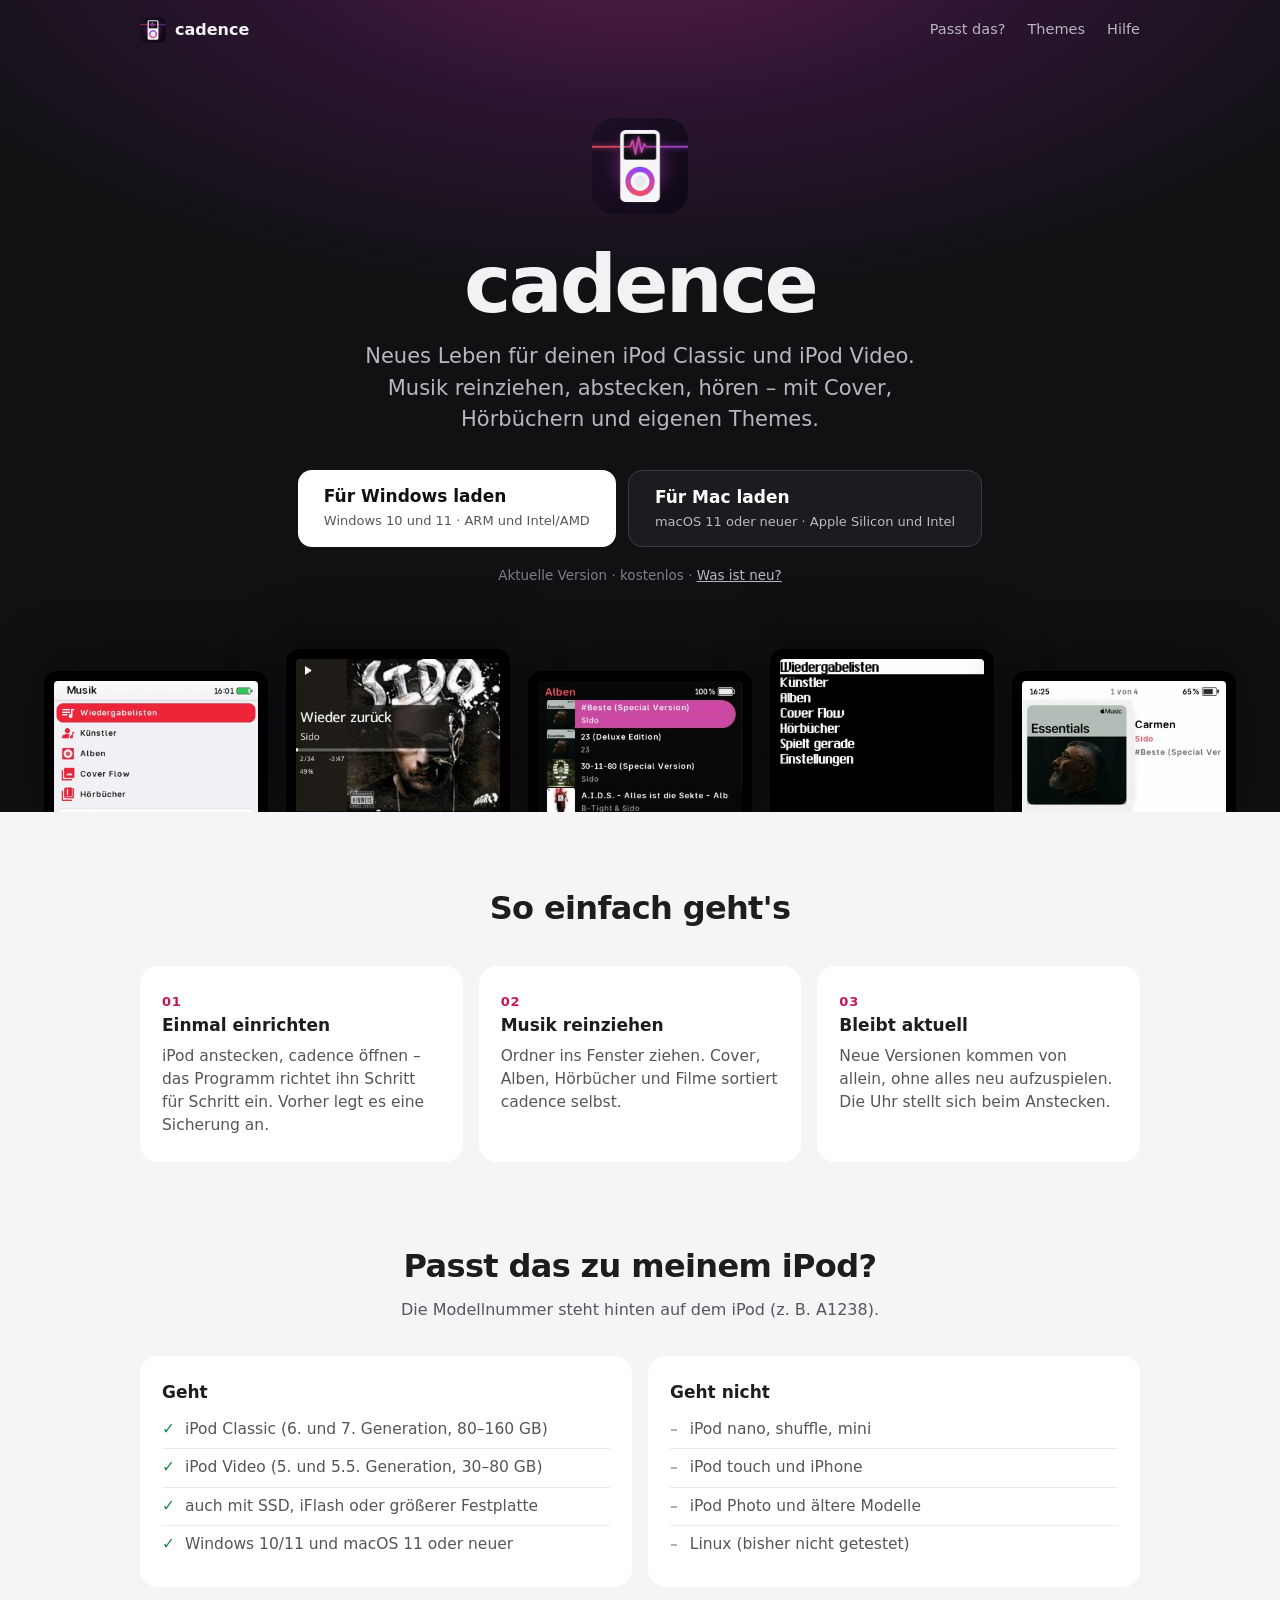
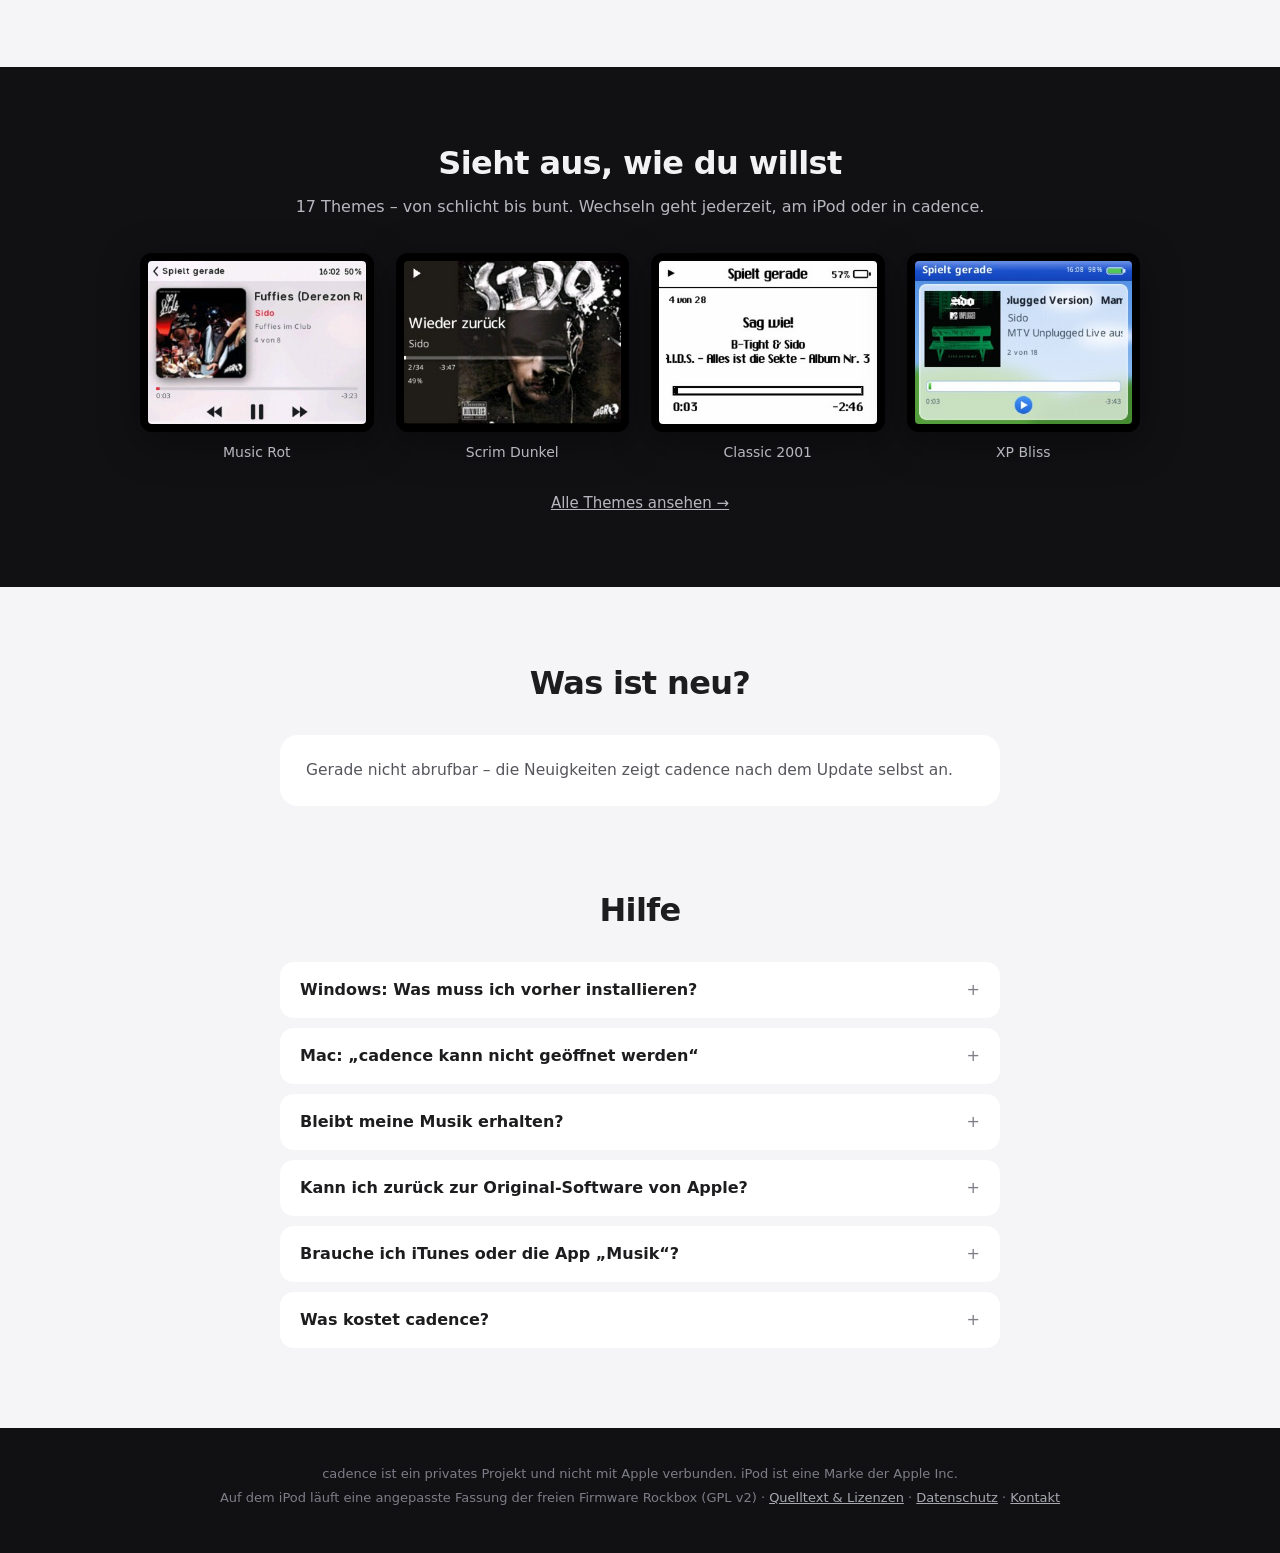
==== index.html @ da70cf5a "Download-Seite cadence.elara-hub.com: Start, Themes, Hilfe, Lizenzen + Datenschutz; Was ist neu auto" ====
<!doctype html>
<html lang="de">
<head>
<meta charset="utf-8">
<meta name="viewport" content="width=device-width,initial-scale=1">
<title>cadence – neues Leben für deinen iPod</title>
<meta name="description" content="cadence pflegt deinen iPod Classic oder iPod Video: Musik reinziehen, abstecken, hören – mit Cover, Hörbüchern und eigenen Themes. Für Windows und Mac.">
<link rel="icon" href="bilder/logo-180.png">
<link rel="apple-touch-icon" href="bilder/logo-180.png">
<link rel="stylesheet" href="stil.css">
</head>
<body>
<header class="kopf"><div class="breit">
  <a class="marke" href="./"><img src="bilder/logo-180.png" alt="">cadence</a>
  <nav><a href="#passt" class="weg">Passt das?</a><a href="themes.html">Themes</a><a href="#hilfe">Hilfe</a></nav>
</div></header>

<section class="hero">
  <img class="logo" src="bilder/logo-512.png" alt="cadence">
  <h1>cadence</h1>
  <p class="unter">Neues Leben für deinen iPod Classic und iPod Video. Musik reinziehen, abstecken, hören – mit Cover, Hörbüchern und eigenen Themes.</p>
  <div class="knoepfe" id="knoepfe">
    <a class="knopf haupt" id="win" href="https://github.com/StoreLiquid/cadence-download/releases/latest/download/cadence-windows.zip">Für Windows laden<small>Windows 10 und 11 · ARM und Intel/AMD</small></a>
    <a class="knopf neben" id="mac" href="https://github.com/StoreLiquid/cadence-download/releases/latest/download/cadence.dmg">Für Mac laden<small>macOS 11 oder neuer · Apple Silicon und Intel</small></a>
  </div>
  <p class="info"><span id="version">Aktuelle Version</span> · kostenlos · <a href="#neu">Was ist neu?</a></p>
  <div class="schirme">
    <div class="schirm"><img src="bilder/schirme/1.jpg" alt="Musik-Menü"></div>
    <div class="schirm"><img src="bilder/schirme/2.jpg" alt="Spielt gerade"></div>
    <div class="schirm"><img src="bilder/schirme/3.jpg" alt="Alben mit Cover"></div>
    <div class="schirm"><img src="bilder/schirme/4.jpg" alt="Classic-Menü"></div>
    <div class="schirm"><img src="bilder/schirme/5.jpg" alt="Spielt gerade, hell"></div>
  </div>
</section>

<section class="hell"><div class="breit">
  <h2>So einfach geht's</h2>
  <div class="raster">
    <div class="karte"><span class="nr">01</span><b>Einmal einrichten</b>iPod anstecken, cadence öffnen – das Programm richtet ihn Schritt für Schritt ein. Vorher legt es eine Sicherung an.</div>
    <div class="karte"><span class="nr">02</span><b>Musik reinziehen</b>Ordner ins Fenster ziehen. Cover, Alben, Hörbücher und Filme sortiert cadence selbst.</div>
    <div class="karte"><span class="nr">03</span><b>Bleibt aktuell</b>Neue Versionen kommen von allein, ohne alles neu aufzuspielen. Die Uhr stellt sich beim Anstecken.</div>
  </div>
</div></section>

<section class="hell" id="passt"><div class="breit">
  <h2>Passt das zu meinem iPod?</h2>
  <p class="zeile">Die Modellnummer steht hinten auf dem iPod (z. B. A1238).</p>
  <div class="passt">
    <div class="karte"><b>Geht</b><ul>
      <li class="ja">iPod Classic (6. und 7. Generation, 80–160 GB)</li>
      <li class="ja">iPod Video (5. und 5.5. Generation, 30–80 GB)</li>
      <li class="ja">auch mit SSD, iFlash oder größerer Festplatte</li>
      <li class="ja">Windows 10/11 und macOS 11 oder neuer</li>
    </ul></div>
    <div class="karte"><b>Geht nicht</b><ul>
      <li class="nein">iPod nano, shuffle, mini</li>
      <li class="nein">iPod touch und iPhone</li>
      <li class="nein">iPod Photo und ältere Modelle</li>
      <li class="nein">Linux (bisher nicht getestet)</li>
    </ul></div>
  </div>
</div></section>

<section class="dunkel"><div class="breit">
  <h2>Sieht aus, wie du willst</h2>
  <p class="zeile" style="color:var(--grau)">17 Themes – von schlicht bis bunt. Wechseln geht jederzeit, am iPod oder in cadence.</p>
  <div class="galerie" id="vorschau"></div>
  <p class="mehr"><a href="themes.html">Alle Themes ansehen →</a></p>
</div></section>

<section class="hell" id="neu"><div class="breit">
  <h2>Was ist neu?</h2>
  <div class="neu" id="neuigkeiten"><p>Die neuesten Änderungen werden geladen …</p></div>
</div></section>

<section class="hell" id="hilfe"><div class="breit">
  <h2>Hilfe</h2>
  <div class="fragen">
    <details><summary>Windows: Was muss ich vorher installieren?</summary>
      <p>cadence braucht Python (kostenlos). Einmalig:</p>
      <ol>
        <li>Python von <a href="https://www.python.org/downloads/">python.org</a> installieren – dabei unten „Add python.exe to PATH“ anhaken.</li>
        <li>Die Eingabeaufforderung öffnen und eingeben: <code>py -m pip install mutagen pillow</code></li>
        <li>Die ZIP-Datei von oben entpacken (z. B. nach „Dokumente\cadence“) und <code>cadence.exe</code> starten.</li>
      </ol></details>
    <details><summary>Mac: „cadence kann nicht geöffnet werden“</summary>
      <p>cadence ist nicht bei Apple registriert. Beim ersten Mal: in „Programme“ <b>Rechtsklick auf cadence → Öffnen</b> und noch einmal „Öffnen“ bestätigen. Danach startet es ganz normal.</p></details>
    <details><summary>Bleibt meine Musik erhalten?</summary>
      <p>Bei einem iPod, der schon an einem Windows-PC eingerichtet war: ja, Musik, Wiedergabelisten und Hörbücher bleiben. War er am Mac mit iTunes/Finder eingerichtet, muss er einmal auf das Windows-Format (FAT32) umgestellt werden – dabei wird er geleert. cadence sagt dir vorher genau, was passiert. Vor jedem großen Update legt cadence außerdem eine Sicherung auf deinem Computer an.</p></details>
    <details><summary>Kann ich zurück zur Original-Software von Apple?</summary>
      <p>Ja. Die Apple-Software bleibt auf dem iPod erhalten, cadence ersetzt sie nicht. Außerdem kannst du in cadence jederzeit auf eine frühere cadence-Version zurückgehen.</p></details>
    <details><summary>Brauche ich iTunes oder die App „Musik“?</summary>
      <p>Nein. cadence kopiert die Musik selbst auf den iPod. Du kannst einfach Ordner aus dem Explorer bzw. Finder ins Fenster ziehen.</p></details>
    <details><summary>Was kostet cadence?</summary>
      <p>Nichts. cadence ist ein privates Projekt ohne Werbung und ohne Konto.</p></details>
  </div>
</div></section>

<footer>
  cadence ist ein privates Projekt und nicht mit Apple verbunden. iPod ist eine Marke der Apple Inc.<br>
  Auf dem iPod läuft eine angepasste Fassung der freien Firmware Rockbox (GPL v2) ·
  <a href="lizenzen.html">Quelltext &amp; Lizenzen</a> · <a href="lizenzen.html#datenschutz">Datenschutz</a> ·
  <a href="mailto:post@elara-hub.com">Kontakt</a>
</footer>

<script>
// Passender Download zuerst (Mac oder Windows)
(function () {
  var mac = /Mac|iPhone|iPad/.test(navigator.platform) || /Mac OS X/.test(navigator.userAgent);
  if (mac) {
    var k = document.getElementById('knoepfe'), w = document.getElementById('win'), m = document.getElementById('mac');
    m.className = 'knopf haupt'; w.className = 'knopf neben'; k.insertBefore(m, w);
  }
})();

// Themes-Vorschau (6 Stück)
var THEMES = [['music-rot', 'Music Rot'], ['scrim-dunkel', 'Scrim Dunkel'], ['classic-2001', 'Classic 2001'],
              ['xp-bliss', 'XP Bliss']];
document.getElementById('vorschau').innerHTML = THEMES.map(function (t) {
  return '<figure><div class="rahmen"><img loading="lazy" src="bilder/themes/' + t[0] + '.jpg" alt=""></div>' +
         '<figcaption>' + t[1] + '</figcaption></figure>';
}).join('');

// Version und „Was ist neu“ – kommt automatisch vom neuesten Release (nie von Hand nachpflegen)
function esc(t) { return String(t).replace(/[&<>"]/g, function (c) { return {'&': '&amp;', '<': '&lt;', '>': '&gt;', '"': '&quot;'}[c]; }); }
fetch('https://api.github.com/repos/StoreLiquid/cadence-download/releases/latest')
  .then(function (r) { return r.json(); })
  .then(function (d) {
    var v = (d.name || '').match(/\d+(\.\d+)+/);
    if (v) document.getElementById('version').textContent = 'Version ' + v[0];
    var zeilen = (d.body || '').replace(/<!--[\s\S]*?-->/g, '').split(/\r?\n/).map(function (z) { return z.trim(); })
                 .filter(Boolean);
    if (!zeilen.length) throw 0;
    var kopf = zeilen[0].charAt(0) === '-' ? '' : zeilen.shift();
    var punkte = zeilen.filter(function (z) { return /^[-*]/.test(z); }).map(function (z) { return z.replace(/^[-*]\s*/, ''); });
    document.getElementById('neuigkeiten').innerHTML =
      '<h3>' + esc(v ? 'cadence ' + v[0] : 'Neueste Version') + '</h3>' + (kopf ? '<p>' + esc(kopf) + '</p>' : '') +
      (punkte.length ? '<ul>' + punkte.map(function (p) { return '<li>' + esc(p) + '</li>'; }).join('') + '</ul>' : '');
  })
  .catch(function () {
    document.getElementById('neuigkeiten').innerHTML = '<p>Gerade nicht abrufbar – die Neuigkeiten zeigt cadence nach dem Update selbst an.</p>';
  });
</script>
</body>
</html>
---- stil.css ----
/* cadence – Download-Seite (cadence.elara-hub.com). Gemeinsamer Stil für alle Seiten. */
*{box-sizing:border-box;margin:0}
:root{--dunkel:#111114;--karte:#1b1b20;--rand:#33333b;--text:#f2f2f4;--grau:#b7b7c0;--leise:#7d7d88;
  --hell:#f5f5f7;--htext:#1d1d1f;--hgrau:#55555c;--akzent:#c2185b}
html{scroll-behavior:smooth}
body{font-family:"Segoe UI",-apple-system,BlinkMacSystemFont,system-ui,sans-serif;background:var(--dunkel);color:var(--text);
  -webkit-font-smoothing:antialiased;line-height:1.5}
a{color:inherit}
img{max-width:100%}
.breit{max-width:1040px;margin:0 auto;padding:0 20px}

/* Kopf */
.kopf{position:absolute;top:0;left:0;right:0;z-index:2}
.kopf .breit{display:flex;align-items:center;justify-content:space-between;height:60px}
.kopf a{text-decoration:none;color:var(--grau);font-size:14.5px}
.kopf a:hover{color:var(--text)}
.kopf .marke{display:flex;align-items:center;gap:9px;color:var(--text);font-weight:600;font-size:16px}
.kopf .marke img{width:26px;height:26px;border-radius:6px}
.kopf nav{display:flex;gap:22px}

/* Start */
.hero{padding:118px 20px 0;text-align:center;overflow:hidden;
  background:radial-gradient(1100px 520px at 50% -80px,#5a1d4a 0%,#2a1430 38%,var(--dunkel) 72%)}
.hero .logo{width:96px;height:96px;border-radius:22px}
.hero h1{font-size:clamp(48px,9vw,80px);font-weight:700;letter-spacing:-.035em;margin-top:22px;line-height:1.05}
.unter{font-size:clamp(17px,2.4vw,21px);color:var(--grau);margin:14px auto 34px;max-width:560px}
.knoepfe{display:flex;gap:12px;justify-content:center;flex-wrap:wrap}
.knopf{display:inline-flex;flex-direction:column;align-items:flex-start;padding:14px 26px;border-radius:14px;
  text-decoration:none;color:#fff;font-weight:600;font-size:17px;min-width:240px;transition:transform .15s}
.knopf:hover{transform:translateY(-1px)}
.knopf small{font-weight:400;font-size:13px;opacity:.7;margin-top:2px}
.knopf.haupt{background:#fff;color:var(--dunkel)}
.knopf.neben{border:1px solid #3b3b44;background:var(--karte)}
.info{color:var(--leise);font-size:13.5px;margin-top:18px}
.info a{color:var(--grau)}
.schirme{display:flex;gap:18px;justify-content:center;margin:64px auto 0}
.schirm{width:224px;flex:none;border-radius:14px 14px 0 0;overflow:hidden;background:#000;padding:10px 10px 0;
  box-shadow:0 -10px 50px rgba(0,0,0,.5)}
.schirm img{display:block;width:100%;border-radius:4px 4px 0 0}
.schirm:nth-child(odd){transform:translateY(22px)}

/* helle Abschnitte */
.hell{background:var(--hell);color:var(--htext);padding:72px 0 80px}
.hell + .hell{padding-top:0}
h2{font-size:clamp(26px,4vw,32px);font-weight:650;letter-spacing:-.02em;text-align:center}
.zeile{text-align:center;color:var(--hgrau);margin-top:8px}
.raster{display:grid;grid-template-columns:repeat(3,minmax(0,1fr));gap:16px;margin-top:34px}
.karte{background:#fff;border-radius:18px;padding:24px 22px;font-size:15.5px;color:var(--hgrau)}
.karte b{display:block;color:var(--htext);font-size:17px;margin-bottom:6px}
.nr{color:var(--akzent);font-weight:700;font-size:13px;letter-spacing:.06em}
.passt{display:grid;grid-template-columns:1fr 1fr;gap:16px;margin-top:34px}
.passt ul{list-style:none;padding:0}
.passt li{padding:7px 0;border-bottom:1px solid #ececf0}
.passt li:last-child{border:0}
.ja::before{content:"✓";color:#1a8a4a;font-weight:700;margin-right:10px}
.nein::before{content:"–";color:#b0b0b8;font-weight:700;margin-right:12px}

/* dunkle Abschnitte */
.dunkel{padding:72px 0}
.galerie{display:grid;grid-template-columns:repeat(auto-fill,minmax(220px,1fr));gap:22px;margin-top:34px}
.galerie figure{margin:0}
.galerie .rahmen{background:#000;border-radius:12px;padding:8px;box-shadow:0 10px 40px rgba(0,0,0,.4)}
.galerie img{display:block;width:100%;border-radius:4px;image-rendering:auto}
.galerie figcaption{color:var(--grau);font-size:14px;margin-top:10px;text-align:center}
.mehr{text-align:center;margin-top:28px}
.mehr a{color:var(--grau);font-size:15px}

/* Fragen */
details{background:#fff;border-radius:14px;padding:16px 20px;margin-top:10px}
summary{cursor:pointer;font-weight:600;color:var(--htext);list-style:none}
summary::-webkit-details-marker{display:none}
summary::after{content:"+";float:right;color:var(--leise);font-weight:400}
details[open] summary::after{content:"–"}
details p, details ol{color:var(--hgrau);font-size:15px;margin-top:10px}
details ol{padding-left:20px}
code{background:#f0f0f3;border-radius:6px;padding:2px 7px;font-family:ui-monospace,Consolas,monospace;font-size:13.5px;color:var(--htext)}
.fragen{max-width:720px;margin:28px auto 0}

/* Neu */
.neu{max-width:720px;margin:28px auto 0;background:#fff;border-radius:18px;padding:24px 26px;color:var(--hgrau);font-size:15.5px}
.neu h3{color:var(--htext);font-size:18px;margin-bottom:8px}
.neu ul{padding-left:18px}
.neu li{margin-top:6px}

/* Textseiten */
.text{padding:110px 0 70px}
.text h1{font-size:38px;letter-spacing:-.02em}
.text h2{text-align:left;font-size:22px;margin-top:38px}
.text p,.text li{color:var(--grau);margin-top:10px;font-size:15.5px}
.text ul{padding-left:20px}

footer{padding:34px 20px 44px;color:var(--leise);font-size:13px;text-align:center;line-height:1.8}
footer a{color:#a8a8b2}

@media (max-width:760px){
  .kopf nav{gap:14px}.kopf nav a.weg{display:none}
  .raster,.passt{grid-template-columns:1fr}
  .knopf{width:100%;max-width:340px}
  .schirm{width:150px}.schirm:nth-child(n+4){display:none}
  .schirme{gap:12px}
}
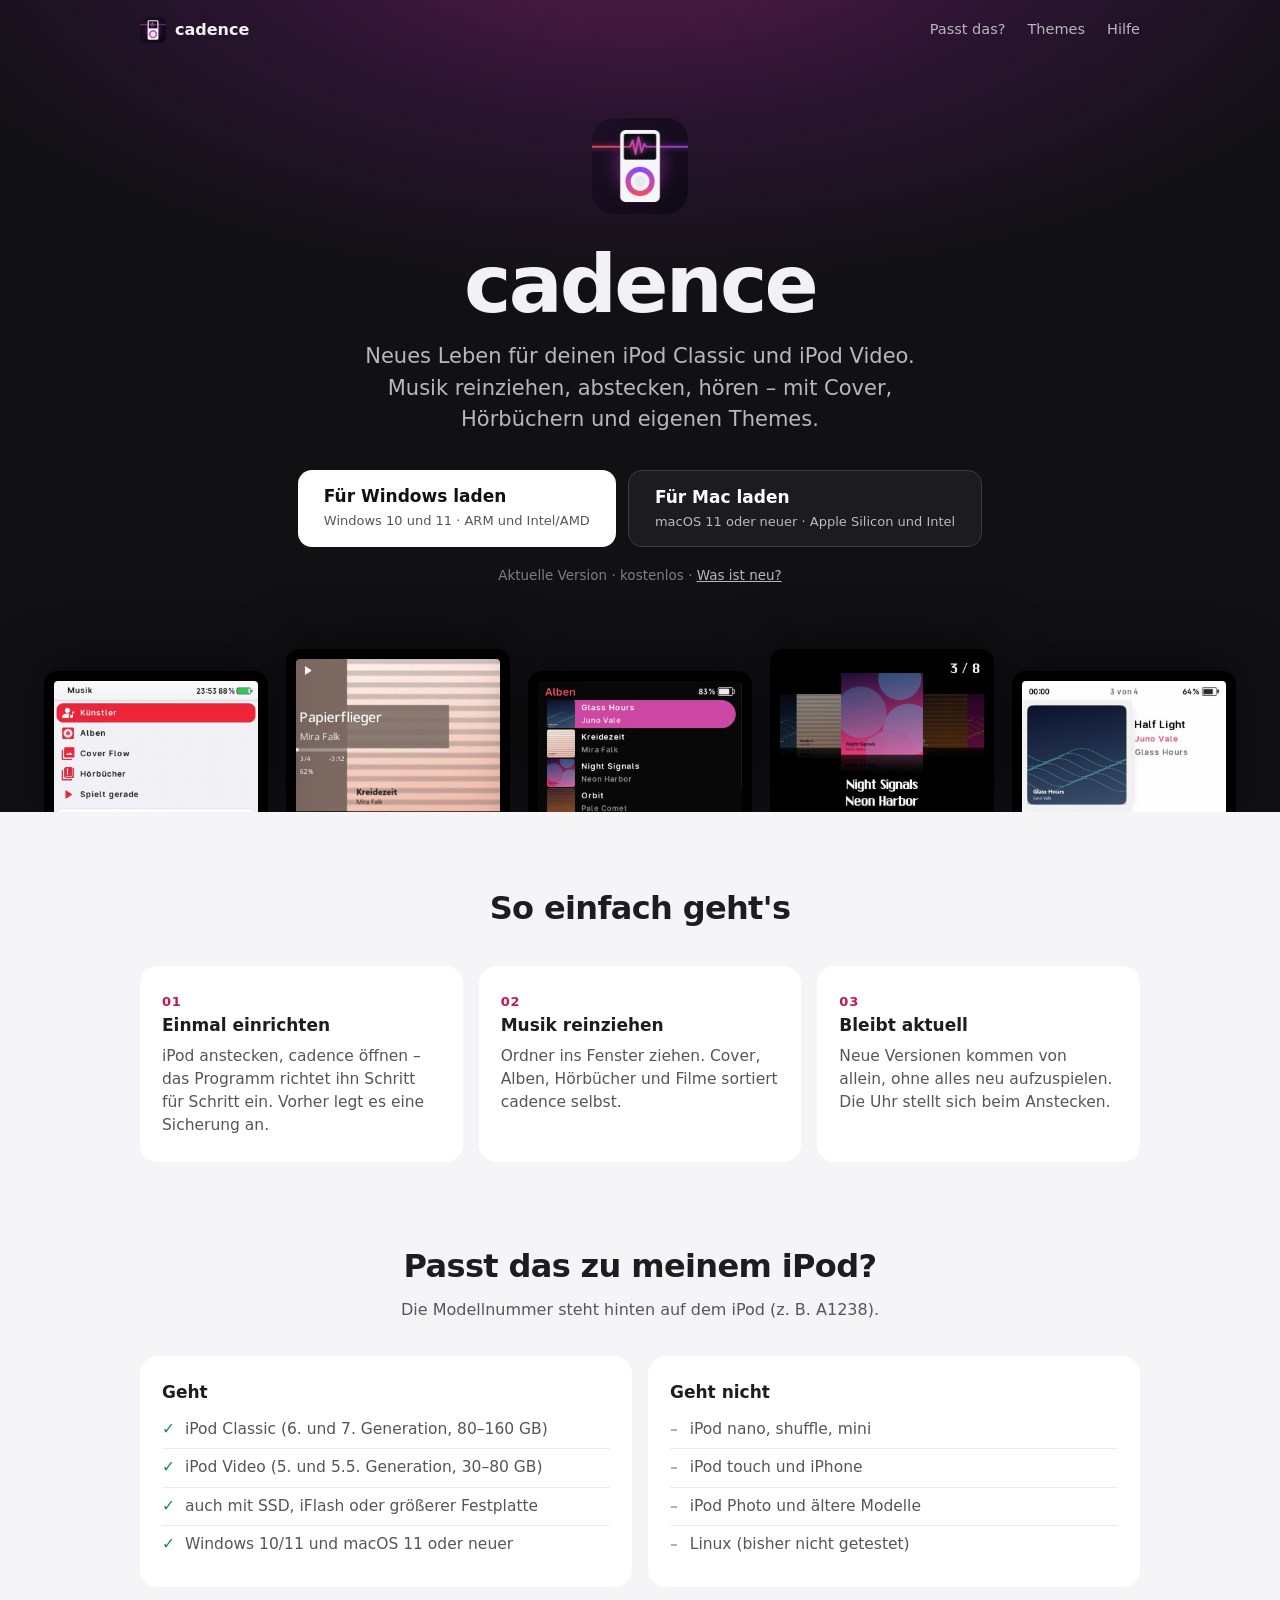
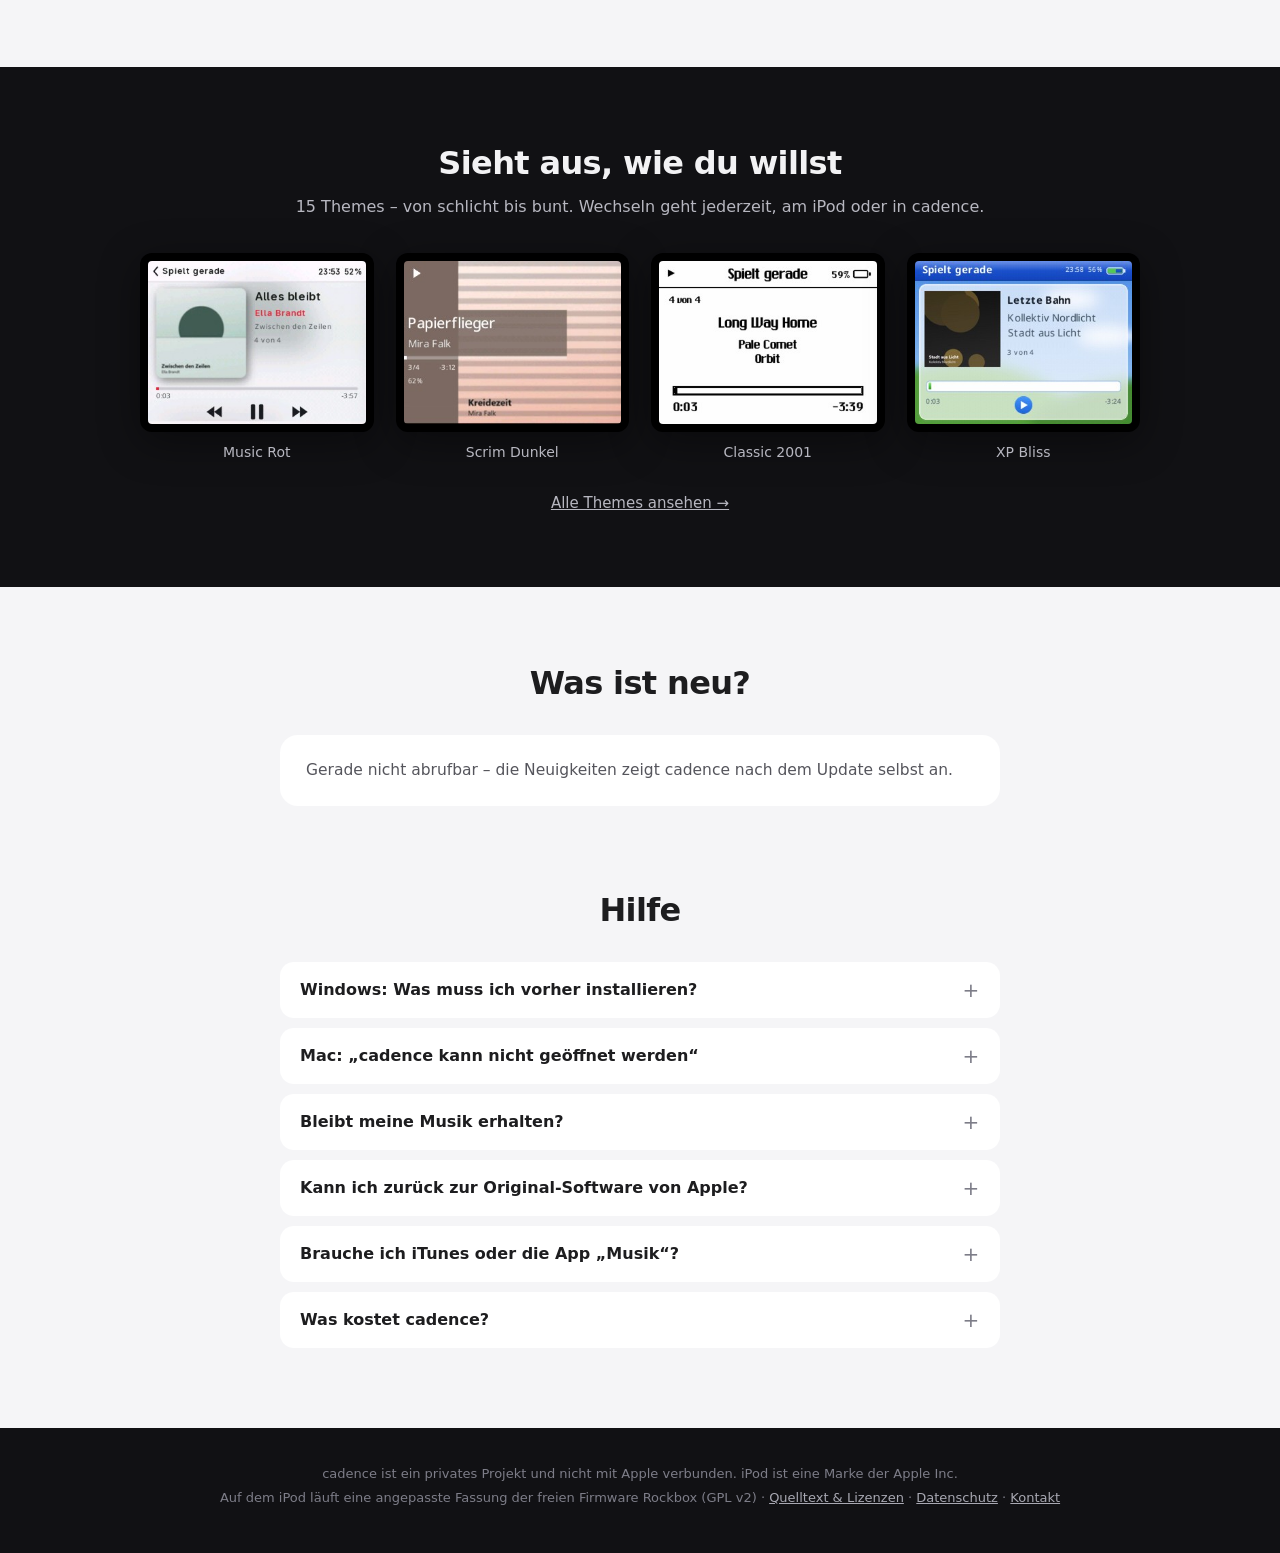
==== commit a2e7949e: "Themes: „Bruder mit der Dauerwelle“ (beide) von der Seite genommen Co-Authored-By: Claude Opus 5.5 <" ====
--- a/index.html
+++ b/index.html
@@ -63,7 +63,7 @@
 
 <section class="dunkel"><div class="breit">
   <h2>Sieht aus, wie du willst</h2>
-  <p class="zeile" style="color:var(--grau)">17 Themes – von schlicht bis bunt. Wechseln geht jederzeit, am iPod oder in cadence.</p>
+  <p class="zeile" style="color:var(--grau)">15 Themes – von schlicht bis bunt. Wechseln geht jederzeit, am iPod oder in cadence.</p>
   <div class="galerie" id="vorschau"></div>
   <p class="mehr"><a href="themes.html">Alle Themes ansehen →</a></p>
 </div></section>
@@ -100,7 +100,7 @@
   cadence ist ein privates Projekt und nicht mit Apple verbunden. iPod ist eine Marke der Apple Inc.<br>
   Auf dem iPod läuft eine angepasste Fassung der freien Firmware Rockbox (GPL v2) ·
   <a href="lizenzen.html">Quelltext &amp; Lizenzen</a> · <a href="lizenzen.html#datenschutz">Datenschutz</a> ·
-  <a href="mailto:post@elara-hub.com">Kontakt</a>
+  <a href="https://github.com/StoreLiquid/cadence-download/issues">Kontakt</a>
 </footer>
 
 <script>
--- a/stil.css
+++ b/stil.css
@@ -67,9 +67,10 @@
 
 /* Fragen */
 details{background:#fff;border-radius:14px;padding:16px 20px;margin-top:10px}
-summary{cursor:pointer;font-weight:600;color:var(--htext);list-style:none}
+summary{cursor:pointer;font-weight:600;color:var(--htext);list-style:none;display:flex;align-items:center;
+  justify-content:space-between;gap:16px}
 summary::-webkit-details-marker{display:none}
-summary::after{content:"+";float:right;color:var(--leise);font-weight:400}
+summary::after{content:"+";flex:none;width:18px;text-align:center;color:var(--leise);font-weight:400;font-size:20px;line-height:1}
 details[open] summary::after{content:"–"}
 details p, details ol{color:var(--hgrau);font-size:15px;margin-top:10px}
 details ol{padding-left:20px}
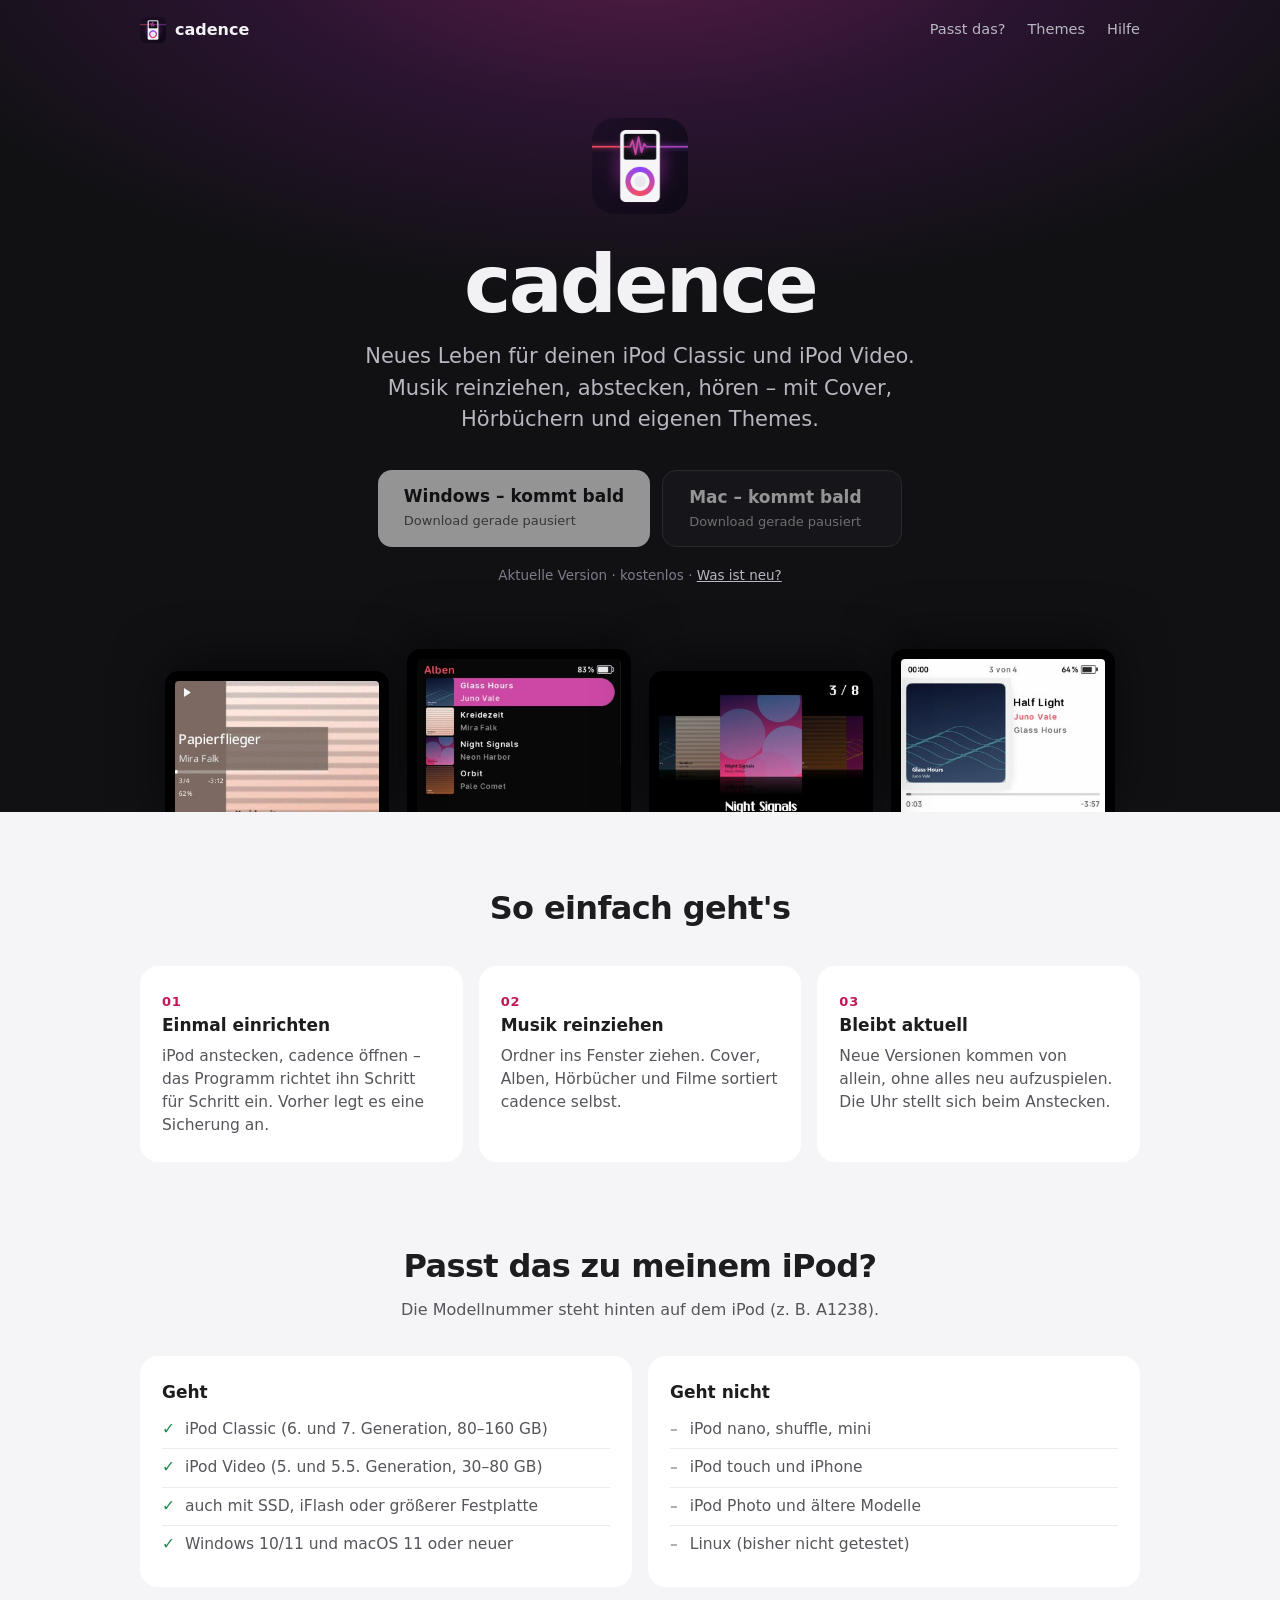
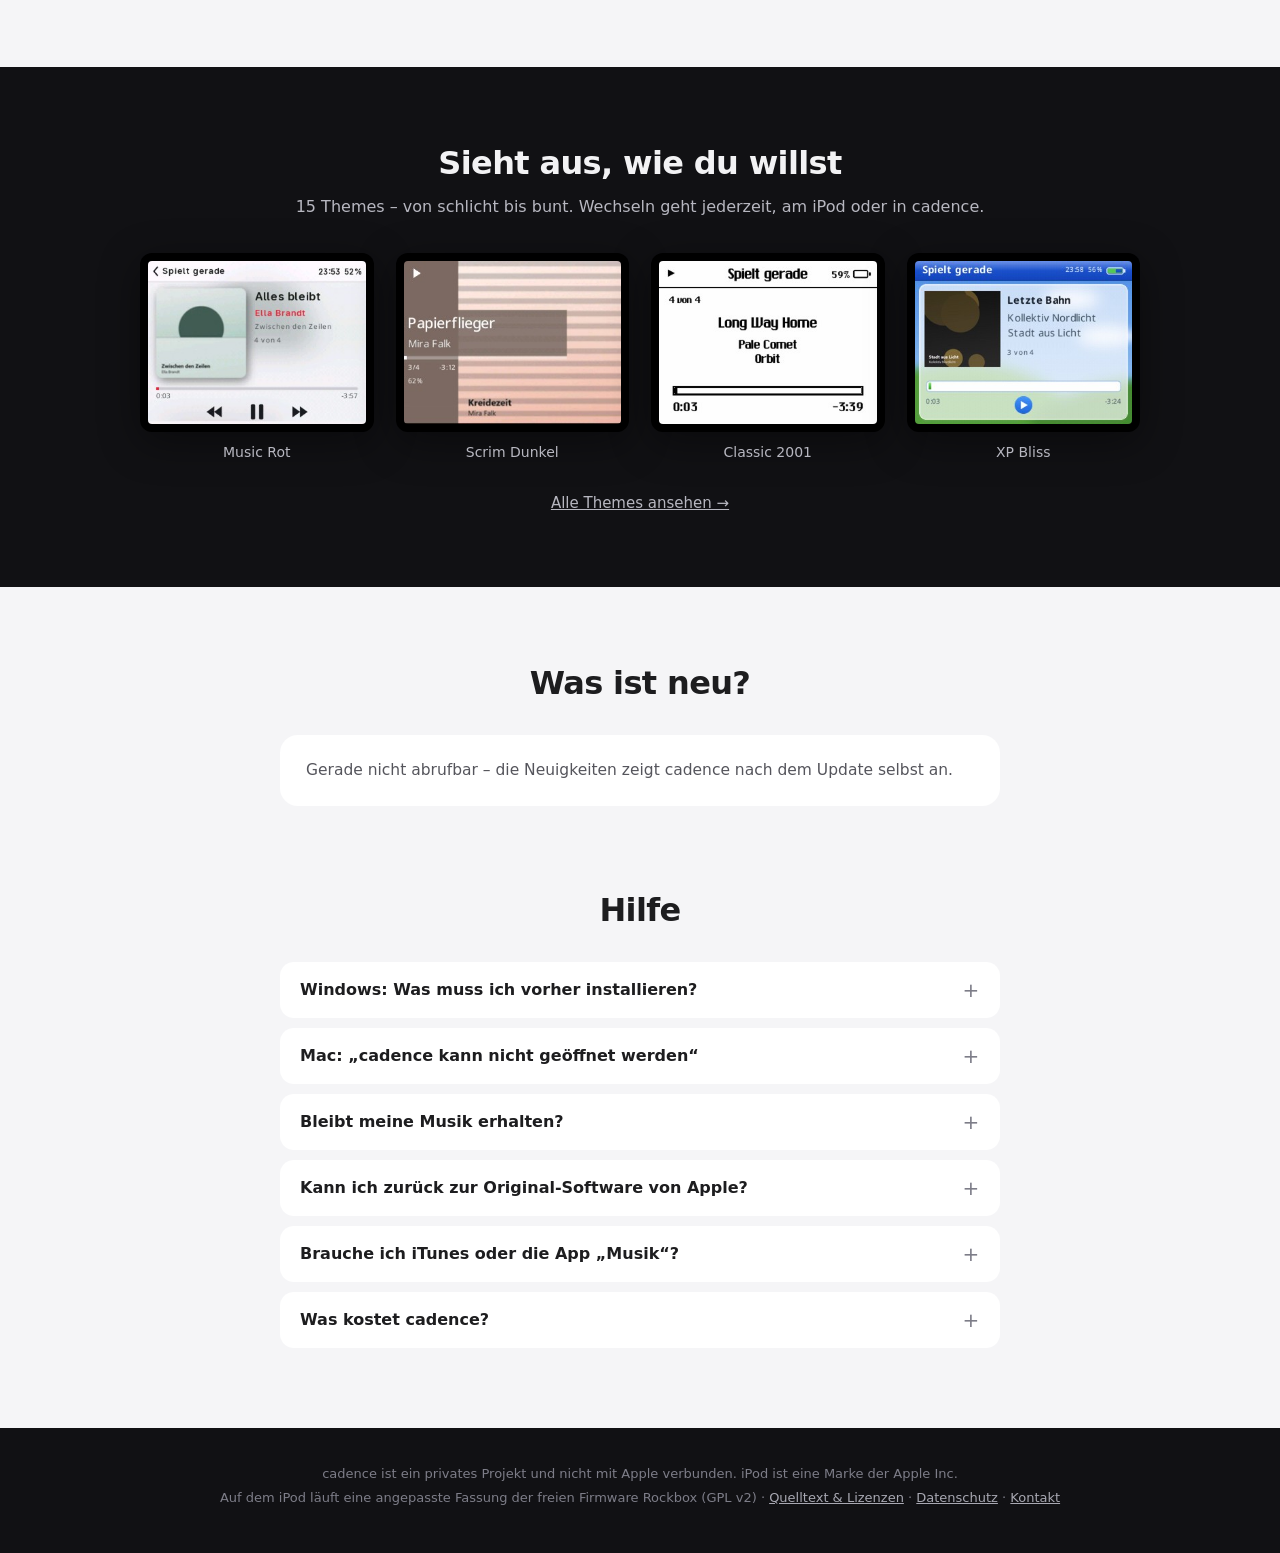
==== commit 34d7bd5e: "Downloads vorerst pausiert, Menü-Bild entfernt (Umbenennung)" ====
--- a/index.html
+++ b/index.html
@@ -20,12 +20,11 @@
   <h1>cadence</h1>
   <p class="unter">Neues Leben für deinen iPod Classic und iPod Video. Musik reinziehen, abstecken, hören – mit Cover, Hörbüchern und eigenen Themes.</p>
   <div class="knoepfe" id="knoepfe">
-    <a class="knopf haupt" id="win" href="https://github.com/StoreLiquid/cadence-download/releases/latest/download/cadence-windows.zip">Für Windows laden<small>Windows 10 und 11 · ARM und Intel/AMD</small></a>
-    <a class="knopf neben" id="mac" href="https://github.com/StoreLiquid/cadence-download/releases/latest/download/cadence.dmg">Für Mac laden<small>macOS 11 oder neuer · Apple Silicon und Intel</small></a>
+    <span class="knopf haupt aus" id="win">Windows – kommt bald<small>Download gerade pausiert</small></span>
+    <span class="knopf neben aus" id="mac">Mac – kommt bald<small>Download gerade pausiert</small></span>
   </div>
   <p class="info"><span id="version">Aktuelle Version</span> · kostenlos · <a href="#neu">Was ist neu?</a></p>
   <div class="schirme">
-    <div class="schirm"><img src="bilder/schirme/1.jpg" alt="Musik-Menü"></div>
     <div class="schirm"><img src="bilder/schirme/2.jpg" alt="Spielt gerade"></div>
     <div class="schirm"><img src="bilder/schirme/3.jpg" alt="Alben mit Cover"></div>
     <div class="schirm"><img src="bilder/schirme/4.jpg" alt="Classic-Menü"></div>
--- a/stil.css
+++ b/stil.css
@@ -31,6 +31,7 @@
 .knopf small{font-weight:400;font-size:13px;opacity:.7;margin-top:2px}
 .knopf.haupt{background:#fff;color:var(--dunkel)}
 .knopf.neben{border:1px solid #3b3b44;background:var(--karte)}
+.knopf.aus{opacity:.55;cursor:default;pointer-events:none}
 .info{color:var(--leise);font-size:13.5px;margin-top:18px}
 .info a{color:var(--grau)}
 .schirme{display:flex;gap:18px;justify-content:center;margin:64px auto 0}
